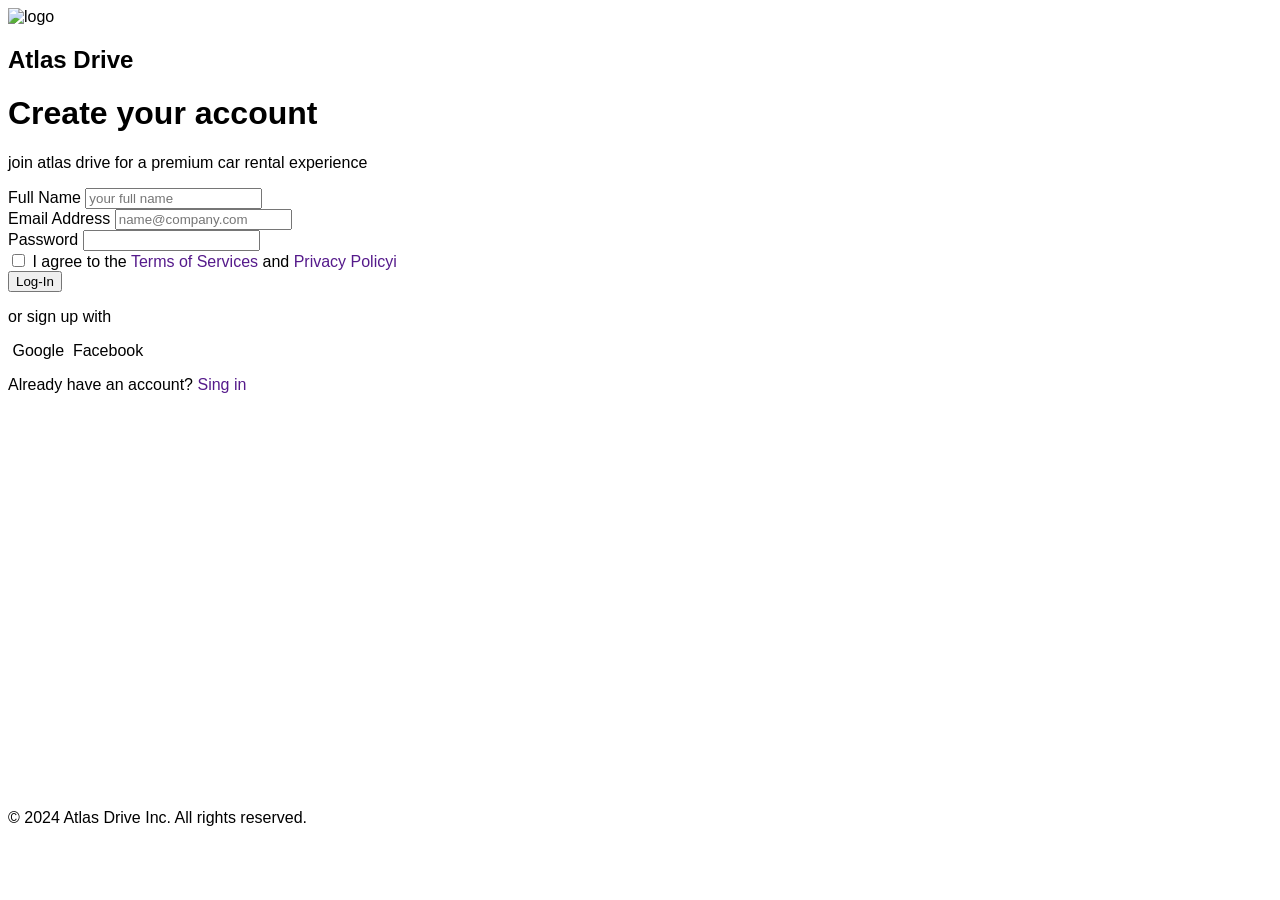
==== Page_Login/index.html @ ec15678a "Merge pull request #2 from brahimbirwayn85-wq/dev Updata html" ====
<!DOCTYPE html>
<html lang="en">
<head>
    <meta charset="UTF-8">
    <meta name="viewport" content="width=device-width, initial-scale=1.0">
    <title>Document</title>
    <link rel="stylesheet" href="style.css">
</head>
<body>
    <div class="sing">
        <div>
            <img src="/Source/Background.png" alt="logo">
            <h2>Atlas Drive</h2>
        </div>
        <h1>Create your account</h1>
        <p>join atlas drive for a premium car rental experience</p>
        <form action="/" class="info">
            <div class="dic">

                <label for="name">Full Name</label>
                <input type="text" name="name" id="name" placeholder="your full name">
            </div>
            <div class="dic">

                <label for="mail">Email Address</label>
                <input type="email" name="mail" id="mail" placeholder="name@company.com">
            </div>
            <div class="dic">


                <label for="password">Password</label>
                <input type="password" name="password" id="password2" placeholder="">
            </div>
            <div class="dic">
                <input type="checkbox" name="agree" id="agree">
                <label for="agree">I agree to the <a href="">Terms of Services</a>  and <a href="">Privacy Policyi</a></label>
            </div>
                
        </form>
        <button >Log-In</button>
        <p>or sign up with</p>
        <img src="/Source/[base64].png" alt="">  Google
        <img src="/Source/Icon.png" alt="">  Facebook
        <p>Already have an account? <a href="">Sing in</a></p>
    </div>
    <p>© 2024 Atlas Drive Inc. All rights reserved.</p>
</body>
</html>
---- Page_Login/style.css ----
body {
    font-family: "Manrope", sans-serif;
    font-optical-sizing: auto;
}
.info{
    flex: content;
}
a{
    text-decoration: none;
}
.sing{
    border: 0px solid;
    width: 480px; 
    height: 785px;
    justify-self: center;
    display: block;
}
.dic{
    display: block;
}
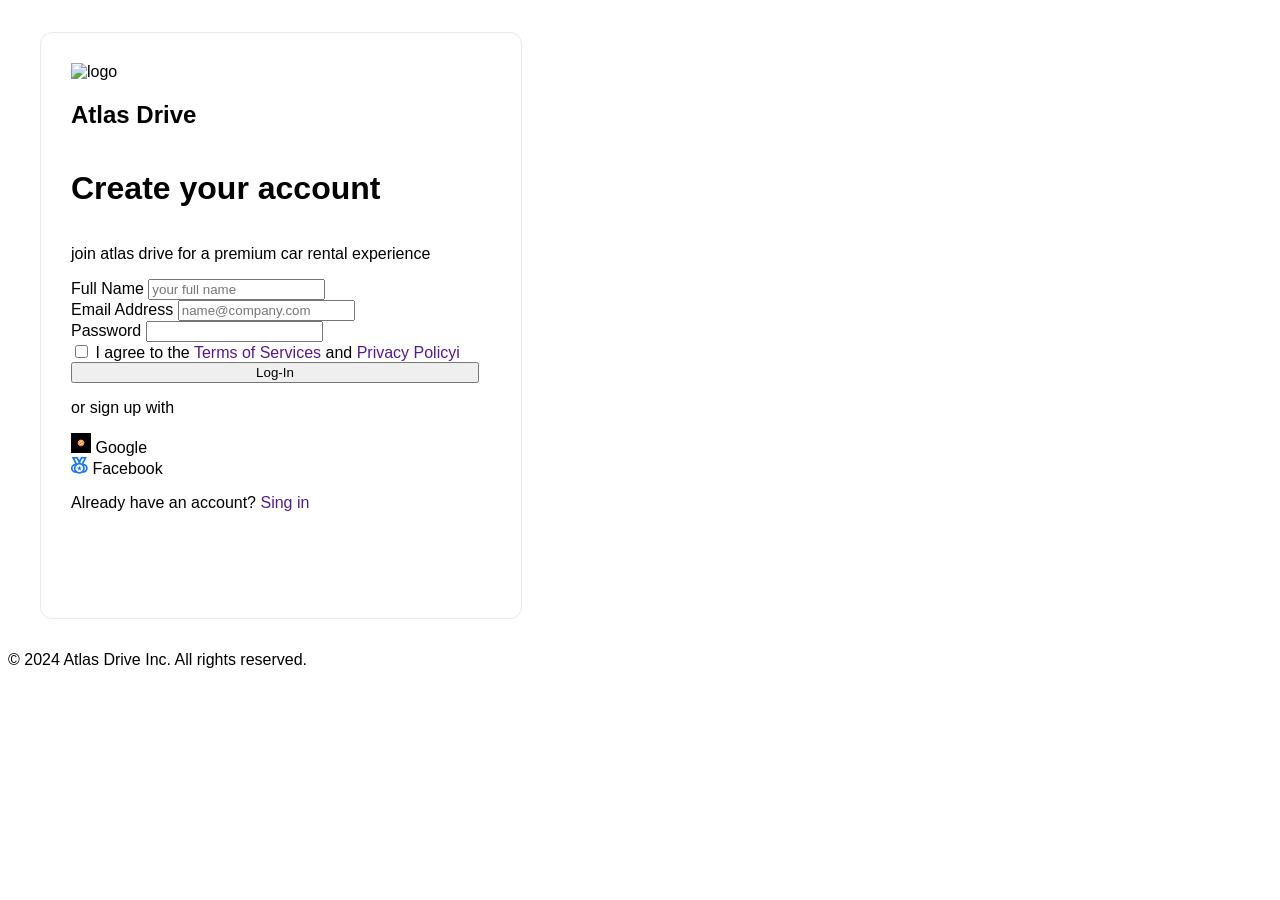
==== commit 95461f95: "update code update code structer now I must finsh the last things" ====
--- a/Page_Login/index.html
+++ b/Page_Login/index.html
@@ -7,42 +7,49 @@
     <link rel="stylesheet" href="style.css">
 </head>
 <body>
-    <div class="sing">
-        <div>
-            <img src="/Source/Background.png" alt="logo">
-            <h2>Atlas Drive</h2>
+    <div class="fath">
+
+        <div class="sing">
+            <div class="head">
+                <img src="/Source/Background.png" alt="logo">
+                <h2>Atlas Drive</h2>
+            </div>
+            <h1>Create your account</h1>
+            <p>join atlas drive for a premium car rental experience</p>
+            <form action="/" class="info">
+                <div class="dic">
+    
+                    <label for="name">Full Name</label>
+                    <input type="text" name="name" id="name" placeholder="your full name">
+                </div>
+                <div class="dic">
+    
+                    <label for="mail">Email Address</label>
+                    <input type="email" name="mail" id="mail" placeholder="name@company.com">
+                </div>
+                <div class="dic">
+    
+    
+                    <label for="password">Password</label>
+                    <input type="password" name="password" id="password" placeholder="">
+                </div>
+                <div class="dic fle">
+                    <input type="checkbox" name="agree" id="agree">
+                    <label for="agree">I agree to the <a href="">Terms of Services</a>  and <a href="">Privacy Policyi</a></label>
+                </div>
+                    
+            </form>
+            <button class="button" >Log-In</button>
+            <p>or sign up with</p>
+            <div>
+                <img src="/Source/Google.PNG" alt="">  Google
+            </div>
+            <div>
+                <img src="/Source/facebook.png" alt="">  Facebook
+            </div>
+            <p>Already have an account? <a href="">Sing in</a></p>
         </div>
-        <h1>Create your account</h1>
-        <p>join atlas drive for a premium car rental experience</p>
-        <form action="/" class="info">
-            <div class="dic">
-
-                <label for="name">Full Name</label>
-                <input type="text" name="name" id="name" placeholder="your full name">
-            </div>
-            <div class="dic">
-
-                <label for="mail">Email Address</label>
-                <input type="email" name="mail" id="mail" placeholder="name@company.com">
-            </div>
-            <div class="dic">
-
-
-                <label for="password">Password</label>
-                <input type="password" name="password" id="password2" placeholder="">
-            </div>
-            <div class="dic">
-                <input type="checkbox" name="agree" id="agree">
-                <label for="agree">I agree to the <a href="">Terms of Services</a>  and <a href="">Privacy Policyi</a></label>
-            </div>
-                
-        </form>
-        <button >Log-In</button>
-        <p>or sign up with</p>
-        <img src="/Source/[base64].png" alt="">  Google
-        <img src="/Source/Icon.png" alt="">  Facebook
-        <p>Already have an account? <a href="">Sing in</a></p>
     </div>
-    <p>© 2024 Atlas Drive Inc. All rights reserved.</p>
+    <footer>&copy; 2024 Atlas Drive Inc. All rights reserved.</footer>
 </body>
 </html>
--- a/Page_Login/style.css
+++ b/Page_Login/style.css
@@ -1,9 +1,21 @@
 body {
     font-family: "Manrope", sans-serif;
     font-optical-sizing: auto;
+    justify-content: center;
 }
 .info{
     flex: content;
+    justify-content: center;
+}
+.fath {
+    width: 480px;
+    height: 585px;
+    border: 1px solid;
+    background-color: rgb(255, 255, 255, 1);
+    border-color: rgb(236, 232, 240, 1) ;
+    justify-self: center;
+    margin: 32px;
+    border-radius: 12px;
 }
 a{
     text-decoration: none;
@@ -11,10 +23,16 @@
 .sing{
     border: 0px solid;
     width: 480px; 
-    height: 785px;
+    height: auto;
+    display: flex;
+    flex-direction: column;
+    padding: 30px;
+}
+
+footer {
     justify-self: center;
-    display: block;
 }
-.dic{
-    display: block;
+
+.button{
+    width: 85%;
 }
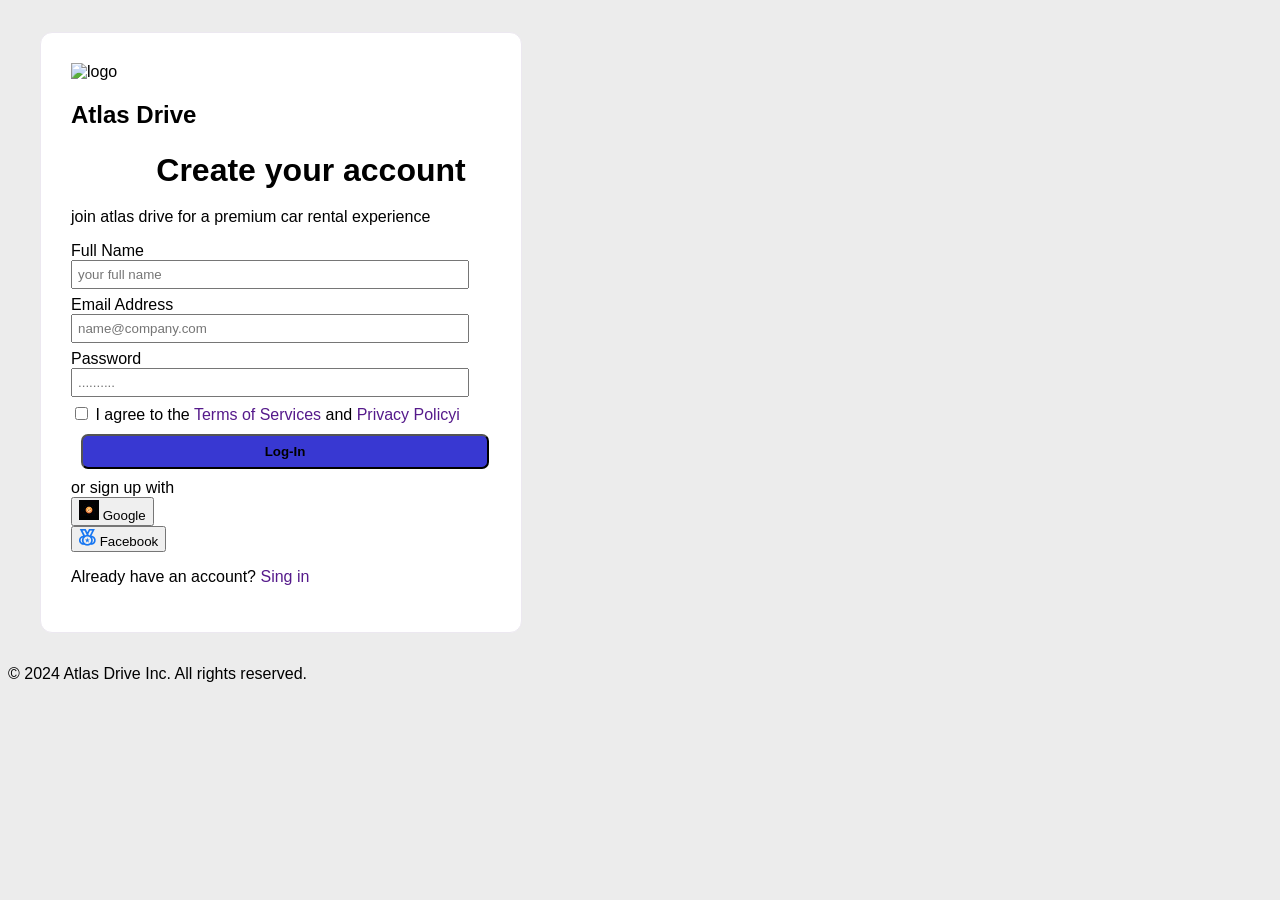
==== commit db157f17: "bihi pp" ====
--- a/Page_Login/index.html
+++ b/Page_Login/index.html
@@ -11,27 +11,27 @@
 
         <div class="sing">
             <div class="head">
-                <img src="/Source/Background.png" alt="logo">
+                <img src="/Source/Background.png" alt="logo" class="icon">
                 <h2>Atlas Drive</h2>
             </div>
-            <h1>Create your account</h1>
+            <h1 class="hed">Create your account</h1>
             <p>join atlas drive for a premium car rental experience</p>
             <form action="/" class="info">
                 <div class="dic">
     
-                    <label for="name">Full Name</label>
-                    <input type="text" name="name" id="name" placeholder="your full name">
+                    <label for="name" class="labe">Full Name</label>
+                    <input type="text" name="name" id="name" placeholder="your full name" class="inp" required>
                 </div>
                 <div class="dic">
     
-                    <label for="mail">Email Address</label>
-                    <input type="email" name="mail" id="mail" placeholder="name@company.com">
+                    <label for="mail" class="labe">Email Address</label>
+                    <input type="email" name="mail" id="mail" placeholder="name@company.com" class="inp" required>
                 </div>
                 <div class="dic">
     
     
-                    <label for="password">Password</label>
-                    <input type="password" name="password" id="password" placeholder="">
+                    <label for="password" class="labe">Password</label>
+                    <input type="password" name="password" id="password" placeholder=".........." class="inp" required>
                 </div>
                 <div class="dic fle">
                     <input type="checkbox" name="agree" id="agree">
@@ -40,12 +40,20 @@
                     
             </form>
             <button class="button" >Log-In</button>
-            <p>or sign up with</p>
-            <div>
-                <img src="/Source/Google.PNG" alt="">  Google
+            <span>or sign up with</span>
+            <div class="con">
+                <a href="https://www.google.com/" class="cons">
+                    <button>
+                        <img src="/Source/Google.PNG" alt="">  Google
+                    </button>
+                </a>
             </div>
-            <div>
-                <img src="/Source/facebook.png" alt="">  Facebook
+            <div class="con">
+                <a href="https://web.facebook.com/" class="cons">
+                    <button>
+                        <img src="/Source/facebook.png" alt="">  Facebook
+                    </button>
+                </a>
             </div>
             <p>Already have an account? <a href="">Sing in</a></p>
         </div>
--- a/Page_Login/style.css
+++ b/Page_Login/style.css
@@ -2,6 +2,7 @@
     font-family: "Manrope", sans-serif;
     font-optical-sizing: auto;
     justify-content: center;
+    background-color: rgb(236, 236, 236);
 }
 .info{
     flex: content;
@@ -9,7 +10,7 @@
 }
 .fath {
     width: 480px;
-    height: 585px;
+    height: auto;
     border: 1px solid;
     background-color: rgb(255, 255, 255, 1);
     border-color: rgb(236, 232, 240, 1) ;
@@ -35,4 +36,39 @@
 
 .button{
     width: 85%;
+    padding: 8px;
+    font-weight: bolder;
+    background-color: rgb(56, 56, 210);
+    border-radius: 7px;
+    margin: 10px;
+}
+.button:hover {
+    background-color: rgb(122, 122, 254);
+    transform: scale(1.1);
+    transition: ease-in-out 1s;
+}
+.labe {
+    display: block;
+}
+.inp {
+    width: 80%;
+    margin-bottom: 7px;
+    padding: 5px;
+}
+.head {
+    display: flex grid;
+    justify-content: center;
+    justify-items: stretch;
+    align-items: start;
+}
+.cons {
+    color: rgba(0, 0, 0, 0.674);
+}
+icon {
+    margin: 8px;
+    justify-items: stretch;
+}
+.hed {
+    margin: 3px;
+    text-align: center;
 }
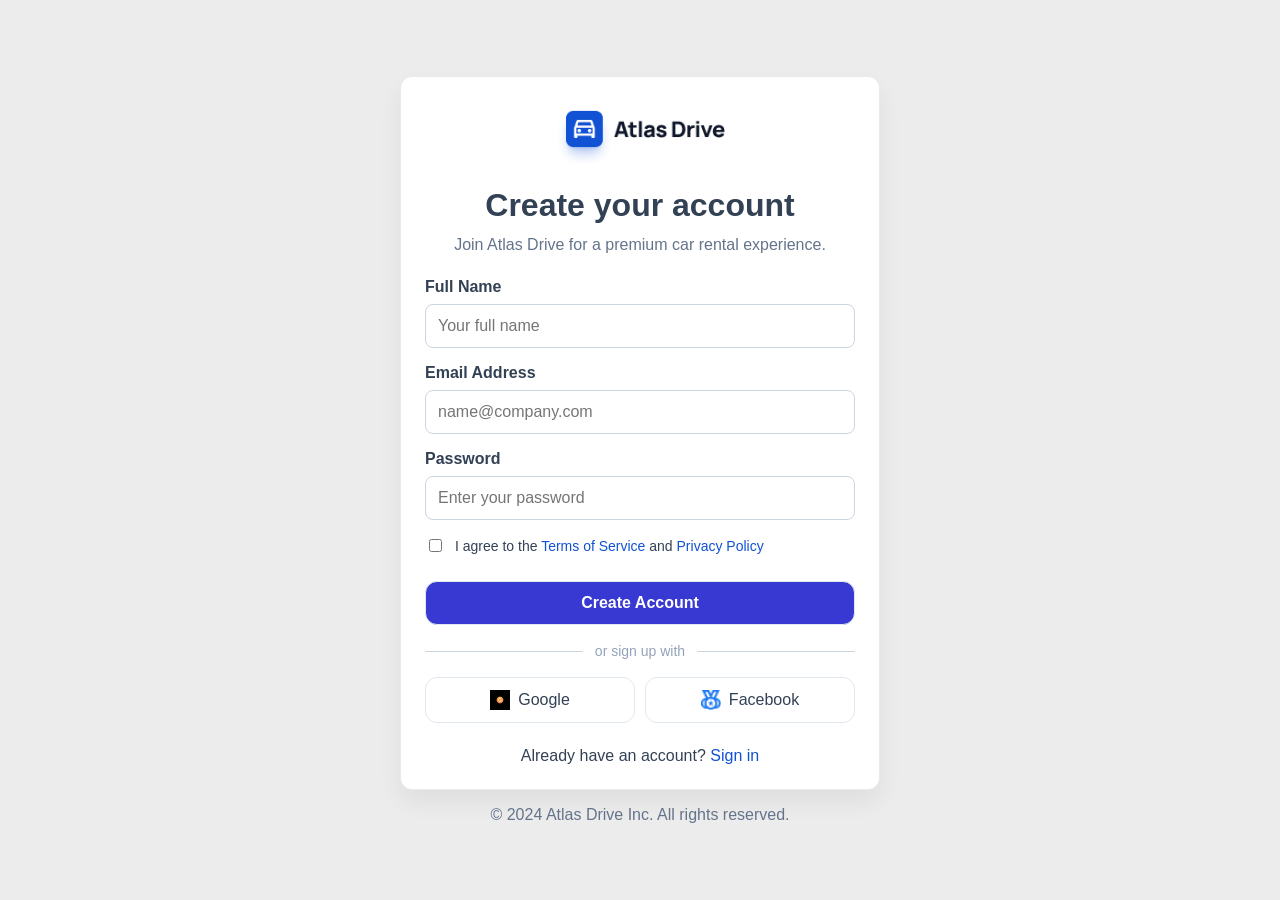
==== commit 0db0aa6f: "Merge pull request #3 from brahimbirwayn85-wq/dev update code" ====
--- a/Page_Login/index.html
+++ b/Page_Login/index.html
@@ -3,7 +3,7 @@
 <head>
     <meta charset="UTF-8">
     <meta name="viewport" content="width=device-width, initial-scale=1.0">
-    <title>Document</title>
+    <title>Atlas Drive Sign Up</title>
     <link rel="stylesheet" href="style.css">
 </head>
 <body>
@@ -11,16 +11,15 @@
 
         <div class="sing">
             <div class="head">
-                <img src="/Source/Background.png" alt="logo" class="icon">
-                <h2>Atlas Drive</h2>
+                <img src="../Source/Container.png" alt="Atlas Drive logo" class="icon">
             </div>
             <h1 class="hed">Create your account</h1>
-            <p>join atlas drive for a premium car rental experience</p>
+            <p class="subtext">Join Atlas Drive for a premium car rental experience.</p>
             <form action="/" class="info">
                 <div class="dic">
     
                     <label for="name" class="labe">Full Name</label>
-                    <input type="text" name="name" id="name" placeholder="your full name" class="inp" required>
+                    <input type="text" name="name" id="name" placeholder="Your full name" class="inp" required>
                 </div>
                 <div class="dic">
     
@@ -31,33 +30,28 @@
     
     
                     <label for="password" class="labe">Password</label>
-                    <input type="password" name="password" id="password" placeholder=".........." class="inp" required>
+                    <input type="password" name="password" id="password" placeholder="Enter your password" class="inp" required>
                 </div>
                 <div class="dic fle">
                     <input type="checkbox" name="agree" id="agree">
-                    <label for="agree">I agree to the <a href="">Terms of Services</a>  and <a href="">Privacy Policyi</a></label>
+                    <label for="agree">I agree to the <a href="#">Terms of Service</a> and <a href="#">Privacy Policy</a></label>
                 </div>
-                    
+                <button class="button" type="submit">Create Account</button>
             </form>
-            <button class="button" >Log-In</button>
-            <span>or sign up with</span>
-            <div class="con">
-                <a href="https://www.google.com/" class="cons">
-                    <button>
-                        <img src="/Source/Google.PNG" alt="">  Google
-                    </button>
+            <div class="divider" aria-hidden="true">
+                <span>or sign up with</span>
+            </div>
+            <div class="socials">
+                <a href="https://www.google.com/" class="con cons">
+                    <img src="../Source/Google.PNG" alt="" aria-hidden="true"> Google
+                </a>
+                <a href="https://web.facebook.com/" class="con cons">
+                    <img src="../Source/facebook.png" alt="" aria-hidden="true"> Facebook
                 </a>
             </div>
-            <div class="con">
-                <a href="https://web.facebook.com/" class="cons">
-                    <button>
-                        <img src="/Source/facebook.png" alt="">  Facebook
-                    </button>
-                </a>
-            </div>
-            <p>Already have an account? <a href="">Sing in</a></p>
+            <p class="kaka">Already have an account? <a href="#">Sign in</a></p>
         </div>
     </div>
     <footer>&copy; 2024 Atlas Drive Inc. All rights reserved.</footer>
 </body>
-</html>+</html>
--- a/Page_Login/style.css
+++ b/Page_Login/style.css
@@ -1,74 +1,191 @@
+* {
+    box-sizing: border-box;
+}
+
 body {
+    margin: 0;
+    min-height: 100vh;
     font-family: "Manrope", sans-serif;
     font-optical-sizing: auto;
+    display: flex;
+    flex-direction: column;
+    align-items: center;
     justify-content: center;
+    padding: 32px 16px;
     background-color: rgb(236, 236, 236);
+    color: rgb(51, 65, 85);
 }
-.info{
-    flex: content;
+
+.fath {
+    width: min(100%, 480px);
+    border: 1px solid rgb(236, 232, 240);
+    background-color: rgb(255, 255, 255);
+    border-radius: 12px;
+    box-shadow: 0 12px 24px rgba(15, 23, 42, 0.06);
+    min-height: 685px;
+}
+
+.sing {
+    width: 100%;
+    display: flex;
+    flex-direction: column;
+    align-items: stretch;
+    padding: 24px;
+}
+
+.head {
+    display: flex;
     justify-content: center;
+    margin-bottom: 12px;
 }
-.fath {
-    width: 480px;
+
+.icon {
+    margin: 8px;
+    max-width: 170px;
     height: auto;
-    border: 1px solid;
-    background-color: rgb(255, 255, 255, 1);
-    border-color: rgb(236, 232, 240, 1) ;
-    justify-self: center;
-    margin: 32px;
-    border-radius: 12px;
 }
-a{
+
+.hed {
+    margin: 0;
+    text-align: center;
+}
+
+.subtext {
+    margin: 12px 0 24px;
+    text-align: center;
+    color: rgb(100, 116, 139);
+}
+
+.info {
+    display: flex;
+    flex-direction: column;
+    gap: 16px;
+}
+
+.dic {
+    width: 100%;
+}
+
+.labe {
+    display: block;
+    margin-bottom: 8px;
+    font-weight: 600;
+}
+
+.inp {
+    width: 100%;
+    padding: 12px;
+    border: 1px solid rgb(203, 213, 225);
+    border-radius: 8px;
+    font: inherit;
+}
+
+.inp:focus {
+    outline: 2px solid rgba(56, 56, 210, 0.2);
+    border-color: rgb(56, 56, 210);
+}
+
+.fle {
+    display: flex;
+    align-items: flex-start;
+    gap: 10px;
+    font-size: 14px;
+    line-height: 1.5;
+}
+
+a {
+    color: rgb(17, 82, 212);
     text-decoration: none;
 }
-.sing{
-    border: 0px solid;
-    width: 480px; 
-    height: auto;
+
+a:hover {
+    text-decoration: underline;
+}
+
+.button,
+.con {
+    width: 100%;
+    border: 1px solid rgba(226, 232, 240, 1);
+    border-radius: 12px;
+    padding: 12px;
+    font: inherit;
+}
+
+.button {
+    margin-top: 8px;
+    font-weight: 700;
+    color: white;
+    background-color: rgb(56, 56, 210);
+    cursor: pointer;
+    transition: background-color 0.2s ease, transform 0.2s ease;
+}
+
+.button:hover {
+    background-color: rgb(70, 70, 235);
+    transform: translateY(-1px);
+}
+
+.socials {
     display: flex;
-    flex-direction: column;
-    padding: 30px;
+    flex-direction: row;
+    gap: 10px;
+    margin-top: 18px;
+}
+
+.divider {
+    display: flex;
+    align-items: center;
+    gap: 12px;
+    margin-top: 18px;
+    color: rgb(148, 163, 184);
+    font-size: 14px;
+    text-align: center;
+}
+
+.divider::before,
+.divider::after {
+    content: "";
+    flex: 1;
+    height: 1px;
+    background-color: rgb(203, 213, 225);
+}
+
+.con {
+    display: flex;
+    align-items: center;
+    justify-content: center;
+    gap: 8px;
+    background-color: white;
+    color: rgba(51, 65, 85, 1);
+}
+
+.con img {
+    width: 20px;
+    height: 20px;
+}
+
+.cons:hover {
+    text-decoration: none;
+    background-color: rgb(248, 250, 252);
+}
+
+.kaka {
+    margin: 24px 0 0;
+    text-align: center;
 }
 
 footer {
-    justify-self: center;
+    margin-top: 16px;
+    text-align: center;
+    color: rgb(100, 116, 139);
 }
 
-.button{
-    width: 85%;
-    padding: 8px;
-    font-weight: bolder;
-    background-color: rgb(56, 56, 210);
-    border-radius: 7px;
-    margin: 10px;
+@media (max-width: 520px) {
+    body {
+        padding: 20px 12px;
+    }
+
+    .sing {
+        padding: 20px 16px;
+    }
 }
-.button:hover {
-    background-color: rgb(122, 122, 254);
-    transform: scale(1.1);
-    transition: ease-in-out 1s;
-}
-.labe {
-    display: block;
-}
-.inp {
-    width: 80%;
-    margin-bottom: 7px;
-    padding: 5px;
-}
-.head {
-    display: flex grid;
-    justify-content: center;
-    justify-items: stretch;
-    align-items: start;
-}
-.cons {
-    color: rgba(0, 0, 0, 0.674);
-}
-icon {
-    margin: 8px;
-    justify-items: stretch;
-}
-.hed {
-    margin: 3px;
-    text-align: center;
-}
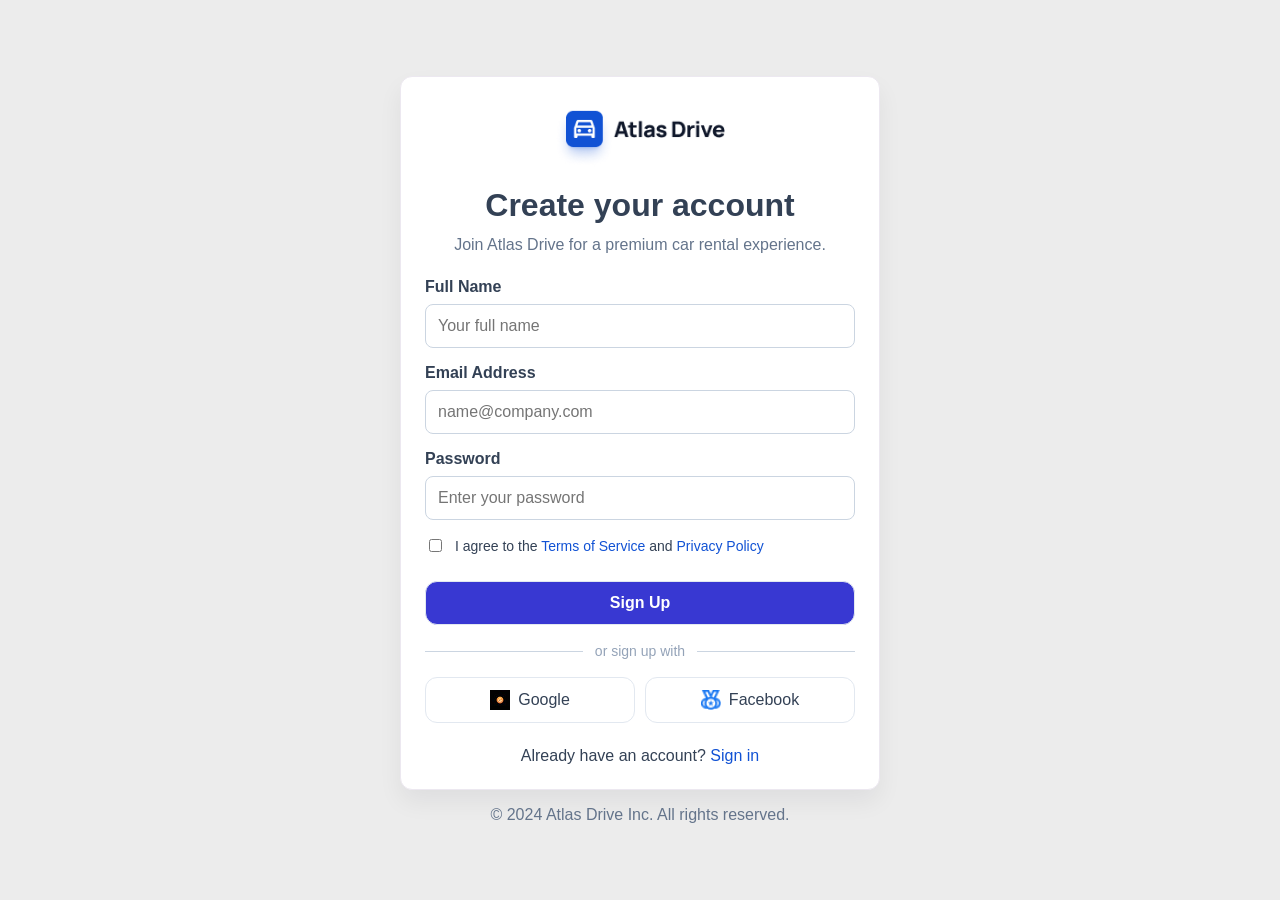
==== commit 94e5a22b: "bihi ^_^ finished" ====
--- a/Page_Login/index.html
+++ b/Page_Login/index.html
@@ -7,7 +7,7 @@
     <link rel="stylesheet" href="style.css">
 </head>
 <body>
-    <div class="fath">
+    <div class="fad">
 
         <div class="sing">
             <div class="head">
@@ -36,7 +36,7 @@
                     <input type="checkbox" name="agree" id="agree">
                     <label for="agree">I agree to the <a href="#">Terms of Service</a> and <a href="#">Privacy Policy</a></label>
                 </div>
-                <button class="button" type="submit">Create Account</button>
+                <button class="button" type="submit">Sign Up</button>
             </form>
             <div class="divider" aria-hidden="true">
                 <span>or sign up with</span>
--- a/Page_Login/style.css
+++ b/Page_Login/style.css
@@ -16,7 +16,7 @@
     color: rgb(51, 65, 85);
 }
 
-.fath {
+.fad {
     width: min(100%, 480px);
     border: 1px solid rgb(236, 232, 240);
     background-color: rgb(255, 255, 255);
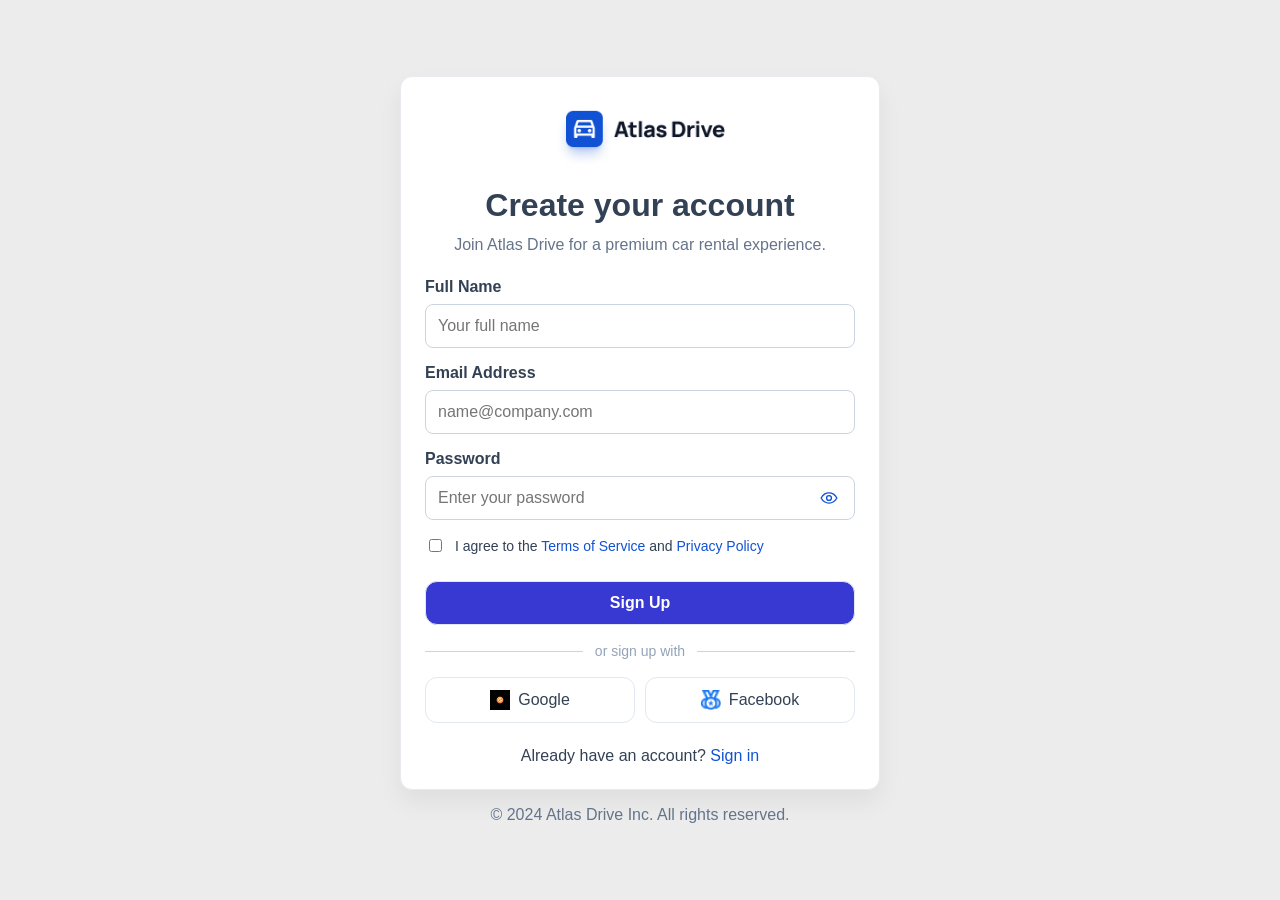
==== commit b5fe8ec5: "Merge pull request #7 from brahimbirwayn85-wq/dev bihi ^_^" ====
--- a/Page_Login/index.html
+++ b/Page_Login/index.html
@@ -5,9 +5,10 @@
     <meta name="viewport" content="width=device-width, initial-scale=1.0">
     <title>Atlas Drive Sign Up</title>
     <link rel="stylesheet" href="style.css">
+    <script src="javaS.js?v=2" defer></script>
 </head>
 <body>
-    <div class="fad">
+    <div class="fads">
 
         <div class="sing">
             <div class="head">
@@ -15,22 +16,32 @@
             </div>
             <h1 class="hed">Create your account</h1>
             <p class="subtext">Join Atlas Drive for a premium car rental experience.</p>
-            <form action="/" class="info">
+            <form action="#" method="post" class="info">
                 <div class="dic">
     
                     <label for="name" class="labe">Full Name</label>
-                    <input type="text" name="name" id="name" placeholder="Your full name" class="inp" required>
+                    <input type="text" name="name" id="name" placeholder="Your full name" class="inp" autocomplete="name" required>
                 </div>
                 <div class="dic">
     
                     <label for="mail" class="labe">Email Address</label>
-                    <input type="email" name="mail" id="mail" placeholder="name@company.com" class="inp" required>
+                    <input type="email" name="mail" id="mail" placeholder="name@company.com" class="inp" autocomplete="email" required>
                 </div>
                 <div class="dic">
     
     
                     <label for="password" class="labe">Password</label>
-                    <input type="password" name="password" id="password" placeholder="Enter your password" class="inp" required>
+                    <div class="password-box">
+                        <input type="password" name="password" id="password" placeholder="Enter your password" class="inp" autocomplete="new-password" required>
+                        <button type="button" id="togglePassword" class="toggle-password" aria-label="Show password" aria-pressed="false">
+                            <span aria-hidden="true" class="toggle-password__icon">
+                                <svg viewBox="0 0 24 24" focusable="false">
+                                    <path d="M1.5 12s3.75-6.75 10.5-6.75S22.5 12 22.5 12s-3.75 6.75-10.5 6.75S1.5 12 1.5 12Z"></path>
+                                    <circle cx="12" cy="12" r="3.25"></circle>
+                                </svg>
+                            </span>
+                        </button>
+                    </div>
                 </div>
                 <div class="dic fle">
                     <input type="checkbox" name="agree" id="agree">
--- a/Page_Login/style.css
+++ b/Page_Login/style.css
@@ -16,7 +16,7 @@
     color: rgb(51, 65, 85);
 }
 
-.fad {
+.fads {
     width: min(100%, 480px);
     border: 1px solid rgb(236, 232, 240);
     background-color: rgb(255, 255, 255);
@@ -78,6 +78,60 @@
     border: 1px solid rgb(203, 213, 225);
     border-radius: 8px;
     font: inherit;
+}
+
+.password-box {
+    position: relative;
+}
+
+.password-box .inp {
+    padding-right: 56px;
+}
+
+.toggle-password {
+    position: absolute;
+    top: 50%;
+    right: 12px;
+    transform: translateY(-50%);
+    border: none;
+    background: transparent;
+    color: rgb(17, 82, 212);
+    padding: 0;
+    width: 28px;
+    height: 28px;
+    display: inline-flex;
+    align-items: center;
+    justify-content: center;
+    font: inherit;
+    line-height: 1;
+    cursor: pointer;
+}
+
+.toggle-password__icon {
+    width: 18px;
+    height: 18px;
+    display: inline-flex;
+    align-items: center;
+    justify-content: center;
+}
+
+.toggle-password__icon svg {
+    width: 18px;
+    height: 18px;
+    stroke: currentColor;
+    stroke-width: 1.8;
+    fill: none;
+    stroke-linecap: round;
+    stroke-linejoin: round;
+}
+
+.toggle-password:hover {
+    opacity: 0.8;
+}
+
+.toggle-password:focus-visible {
+    outline: 2px solid rgba(56, 56, 210, 0.2);
+    border-radius: 999px;
 }
 
 .inp:focus {
